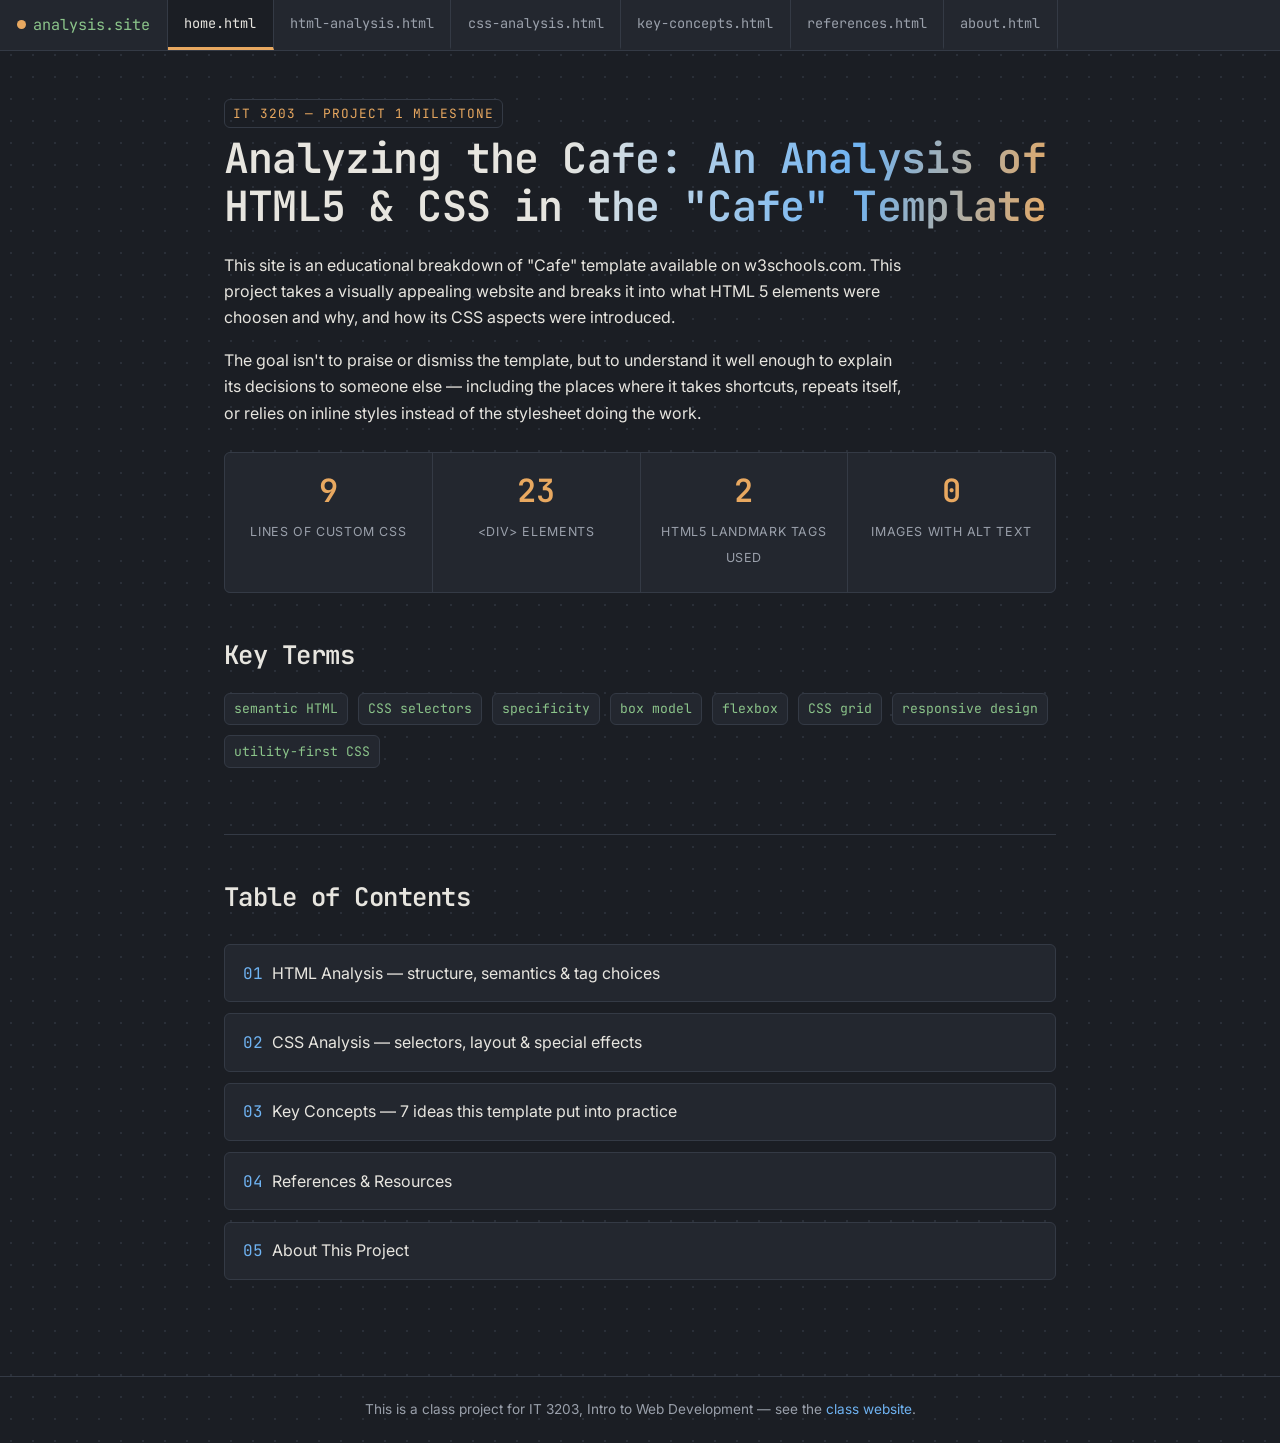
==== index.html @ d44459d9 "Update index.html" ====
<!DOCTYPE html>
<html lang="en">
<head>
  <meta charset="UTF-8">
  <meta name="viewport" content="width=device-width, initial-scale=1">
  <title>Reading the Source | Home</title>

  <link rel="stylesheet" href="style.css">
  <link href="https://fonts.googleapis.com/css2?family=JetBrains+Mono:wght@400;600&amp;family=Inter:wght@400;500;600&amp;display=swap" rel="stylesheet">
</head>
<body>
<div class="page">

 
  <nav class="tabbar">
    <div class="brand"><span class="dot"></span> analysis.site</div>
    <a class="tab active" href="index.html">home.html</a>
    <a class="tab" href="html-analysis.html">html-analysis.html</a>
    <a class="tab" href="css-analysis.html">css-analysis.html</a>
    <a class="tab" href="key-concepts.html">key-concepts.html</a>
    <a class="tab" href="references.html">references.html</a>
    <a class="tab" href="about.html">about.html</a>
  </nav>

  <main>
    <span class="eyebrow">IT 3203 &mdash; Project 1 Milestone</span>
    <h1>Analyzing the Cafe: An Analysis of HTML5 &amp; CSS in the "Cafe" Template</h1>

    <p>
      This site is an educational breakdown of "Cafe" template available
      on w3schools.com. This project takes a visually appealing website and breaks it into
      what HTML 5 elements were choosen and why, and how its CSS aspects were introduced.
    </p>

    <p>
      The goal isn't to praise or dismiss the template, but to understand
      it well enough to explain its decisions to someone else — including
      the places where it takes shortcuts, repeats itself, or relies on
      inline styles instead of the stylesheet doing the work.
    </p>

<!-- Stat strip: real counts from the source -->
    <div class="stat-strip">
      <div class="stat"><span class="num">9</span><span class="label">lines of custom CSS</span></div>
      <div class="stat"><span class="num">23</span><span class="label">&lt;div&gt; elements</span></div>
      <div class="stat"><span class="num">2</span><span class="label">HTML5 landmark tags used</span></div>
      <div class="stat"><span class="num">0</span><span class="label">images with alt text</span></div>
    </div>

    <h2>Key Terms</h2>
    <div class="key-terms">
      <span>semantic HTML</span>
      <span>CSS selectors</span>
      <span>specificity</span>
      <span>box model</span>
      <span>flexbox</span>
      <span>CSS grid</span>
      <span>responsive design</span>
      <span>utility-first CSS</span>
    </div>

    <h2>Table of Contents</h2>
    <div class="toc">
      <a href="html-analysis.html"><span class="num">01</span>HTML Analysis — structure, semantics &amp; tag choices</a>
      <a href="css-analysis.html"><span class="num">02</span>CSS Analysis — selectors, layout &amp; special effects</a>
      <a href="key-concepts.html"><span class="num">03</span>Key Concepts — 7 ideas this template put into practice</a>
      <a href="references.html"><span class="num">04</span>References &amp; Resources</a>
      <a href="about.html"><span class="num">05</span>About This Project</a>
    </div>
  </main>

  <footer>
    This is a class project for IT 3203, Intro to Web Development &mdash;
    see the <a href="https://ksuweb.github.io/IT3203/" target="_blank" rel="noopener">class website</a>.
  </footer>

</div>
</body>
</html>
---- style.css ----
:root {
  --bg:        #1b1e24;   /* app background   */
  --surface:   #23272f;   /* card / panel bg  */
  --border:    #343a45;   /* hairline borders */
  --text:      #e7e5df;   /* primary text     */
  --text-muted:#9aa0ab;   /* secondary text   */
  --accent-blue:  #6fb3f2; /* links, tags      */
  --accent-amber: #e8a860; /* highlights, CTAs */
  --accent-green: #8bc48a; /* success / labels */
  --radius: 6px;
  --shadow-sm: 0 1px 2px rgba(0, 0, 0, 0.2);
  --shadow-md: 0 8px 24px rgba(0, 0, 0, 0.28);
  --space-1: 0.5em;
  --space-2: 1em;
  --space-3: 1.6em;
  --space-4: 2.6em;
}

/* -------------------------------------------------------------
   1. TYPE SELECTORS (element selectors) — apply broadly by tag
   ------------------------------------------------------------- */
* {
  box-sizing: border-box;
}

body, html {
  margin: 0;
  padding: 0;
  height: 100%;
  color: var(--text);
  font-family: "Inter", "Segoe UI", Arial, sans-serif;
  line-height: 1.65;
 
  background-color: var(--bg);
  background-image: radial-gradient(circle, #2a2f38 1px, transparent 1px);
  background-size: 22px 22px;
}

h1, h2, h3, h4, h5 {
  font-family: "JetBrains Mono", "Courier New", monospace;
  color: var(--text);
  font-weight: 600;
  letter-spacing: -0.02em;
  margin-top: 0;
}

h1 {
  font-size: 2.6rem;
  line-height: 1.15;
  margin-bottom: 0.5em;
  /* Signature title treatment: a two-color gradient across the text,
     nodding to syntax highlighting without overusing color elsewhere. */
  background: linear-gradient(100deg, var(--text) 40%, var(--accent-blue) 75%, var(--accent-amber) 100%);
  -webkit-background-clip: text;
  background-clip: text;
  -webkit-text-fill-color: transparent;
}

h2 {
  font-size: 1.6rem;
  margin-bottom: 0.5em;
  margin-top: var(--space-4);
  padding-top: var(--space-3);
  border-top: 1px solid var(--border);
}

main h2:first-of-type {
  border-top: none;
  padding-top: 0;
  margin-top: var(--space-3);
}

h3 { font-size: 1.2rem; color: var(--accent-blue); }

p {
  color: var(--text);
  max-width: 68ch;
}

ul, ol {
  color: var(--text);
  max-width: 68ch;
}

a {
  color: var(--accent-blue);
  text-decoration: none;
  border-bottom: 1px solid transparent;
  transition: border-color 0.15s ease, color 0.15s ease;
}

a:hover {
  color: var(--accent-amber);
  border-bottom: 1px solid var(--accent-amber);
}

table {
  border-collapse: collapse;
  width: 100%;
  margin: 1.5em 0;
  font-size: 0.95rem;
}

th, td {
  border: 1px solid var(--border);
  padding: 0.6em 0.9em;
  text-align: left;
}

th {
  background-color: var(--surface);
  color: var(--accent-amber);
  font-family: "JetBrains Mono", monospace;
  font-weight: 500;
}

tr:hover td {
  background-color: rgba(111, 179, 242, 0.06);
}

img {
  max-width: 100%;
  border-radius: var(--radius);
  border: 1px solid var(--border);
}

.page {
  display: grid;
  grid-template-rows: auto 1fr auto;
  min-height: 100vh;
}


.tabbar {
  display: flex;
  flex-wrap: wrap;
  align-items: stretch;
  background-color: var(--surface);
  border-bottom: 1px solid var(--border);
  position: sticky;
  top: 0;
  z-index: 10;
}

.tabbar .brand {
  display: flex;
  align-items: center;
  gap: 0.5em;
  padding: 0 1.1em;
  font-family: "JetBrains Mono", monospace;
  color: var(--accent-green);
  font-size: 0.95rem;
  border-right: 1px solid var(--border);
}

.tabbar .brand .dot {
  width: 9px;
  height: 9px;
  border-radius: 50%;
  background: var(--accent-amber);
  display: inline-block;
}

.tab {
  padding: 0.9em 1.2em;
  font-family: "JetBrains Mono", monospace;
  font-size: 0.85rem;
  color: var(--text-muted);
  border-right: 1px solid var(--border);
  border-bottom: 3px solid transparent;
}

.tab:hover {
  color: var(--text);
  background-color: rgba(255, 255, 255, 0.03);
  border-bottom: 3px solid var(--accent-blue);
}

.tab.active {
  color: var(--text);
  background-color: var(--bg);
  border-bottom: 3px solid var(--accent-amber);
}


main {
  max-width: 880px;
  margin: 0 auto;
  padding: 3em 1.5em 4em;
  width: 100%;
}

#gutter-demo,
.gutter {
  display: flex;
  flex-direction: column;
  gap: 0;
  background-color: var(--surface);
  border: 1px solid var(--border);
  border-radius: var(--radius);
  padding: 0;
  margin: var(--space-3) 0;
  box-shadow: var(--shadow-sm);
  overflow: hidden;
}

.gutter::before {
  content: "";
  display: block;
  height: 2em;
  background: linear-gradient(180deg, #2a2f38, #23272f);
  border-bottom: 1px solid var(--border);
  background-image:
    radial-gradient(circle 5px at 18px 50%, #e8756a 100%, transparent 0),
    radial-gradient(circle 5px at 38px 50%, var(--accent-amber) 100%, transparent 0),
    radial-gradient(circle 5px at 58px 50%, var(--accent-green) 100%, transparent 0);
}

.gutter .row {
  display: flex;
  gap: 1.2em;
  padding: 1.2em 1.6em;
}

.gutter .lines {
  font-family: "JetBrains Mono", monospace;
  color: #4b5160;
  font-size: 0.85rem;
  text-align: right;
  user-select: none;
  border-right: 1px solid var(--border);
  padding-right: 1em;
  line-height: 1.8;
}

.gutter .code {
  font-family: "JetBrains Mono", monospace;
  font-size: 0.85rem;
  color: var(--accent-green);
  line-height: 1.8;
  overflow-x: auto;
}


.eyebrow {
  font-family: "JetBrains Mono", monospace;
  font-size: 0.8rem;
  color: var(--accent-amber);
  text-transform: uppercase;
  letter-spacing: 0.08em;
  margin-bottom: 0.6em;
  display: inline-block;
  border: 1px solid var(--border);
  padding: 0.2em 0.6em;
  border-radius: var(--radius);
}

.card {
  background-color: var(--surface);
  border: 1px solid var(--border);
  border-radius: var(--radius);
  padding: 1.4em 1.6em;
  margin-bottom: 1.2em;
  box-shadow: var(--shadow-sm);
  transition: transform 0.18s ease, box-shadow 0.18s ease, border-color 0.18s ease;
}

.card:hover {
  border-color: var(--accent-blue);
  transform: translateY(-3px);
  box-shadow: var(--shadow-md);
}


.concept-grid {
  display: grid;
  grid-template-columns: repeat(auto-fit, minmax(260px, 1fr));
  gap: 1.2em;
  margin: 1.6em 0;
}

.concept-grid .card h3 {
  margin-top: 0;
}

.toc {
  display: grid;
  gap: 0.7em;
  margin: 1.6em 0 2em;
}

.toc a {
  display: block;
  background-color: var(--surface);
  border: 1px solid var(--border);
  border-radius: var(--radius);
  padding: 0.9em 1.1em;
  color: var(--text);
  border-bottom: 1px solid var(--border);
}

.toc a:hover {
  border-color: var(--accent-amber);
  color: var(--accent-amber);
}

.toc a .num {
  color: var(--accent-blue);
  font-family: "JetBrains Mono", monospace;
  margin-right: 0.6em;
}

.key-terms {
  display: flex;
  flex-wrap: wrap;
  gap: 0.6em;
  margin: 1em 0 2em;
}

.key-terms span {
  font-family: "JetBrains Mono", monospace;
  font-size: 0.82rem;
  background-color: var(--surface);
  border: 1px solid var(--border);
  color: var(--accent-green);
  padding: 0.35em 0.7em;
  border-radius: var(--radius);
}

/* Homepage hero stat strip — real numbers pulled from the analysis
   itself (not placeholder metrics), third demonstration of CSS Grid */
.stat-strip {
  display: grid;
  grid-template-columns: repeat(auto-fit, minmax(160px, 1fr));
  gap: 1px;
  background-color: var(--border);
  border: 1px solid var(--border);
  border-radius: var(--radius);
  overflow: hidden;
  margin: var(--space-3) 0 var(--space-4);
}

.stat-strip .stat {
  background-color: var(--surface);
  padding: 1.4em 1.2em;
  text-align: center;
}

.stat-strip .stat .num {
  display: block;
  font-family: "JetBrains Mono", monospace;
  font-size: 2rem;
  font-weight: 600;
  color: var(--accent-amber);
  line-height: 1;
  margin-bottom: 0.3em;
}

.stat-strip .stat .label {
  font-size: 0.78rem;
  color: var(--text-muted);
  text-transform: uppercase;
  letter-spacing: 0.05em;
}

blockquote {
  border-left: 3px solid var(--accent-amber);
  margin: 1.4em 0;
  padding: 0.2em 0 0.2em 1.2em;
  color: var(--text-muted);
  font-style: italic;
}

footer {
  border-top: 1px solid var(--border);
  padding: 1.6em 1.5em;
  text-align: center;
  font-size: 0.85rem;
  color: var(--text-muted);
}

footer a {
  color: var(--accent-blue);
}

@media (max-width: 600px) {
  h1 { font-size: 1.8rem; }
  .tabbar .brand { display: none; }
  .gutter { flex-direction: column; }
  .gutter .lines {
    border-right: none;
    border-bottom: 1px solid var(--border);
    padding-right: 0;
    padding-bottom: 0.5em;
    text-align: left;
  }
}


@media (prefers-reduced-motion: reduce) {
  * { transition: none !important; }
}

a:focus-visible,
.tab:focus-visible {
  outline: 2px solid var(--accent-blue);
  outline-offset: 2px;
  border-radius: 2px;
}
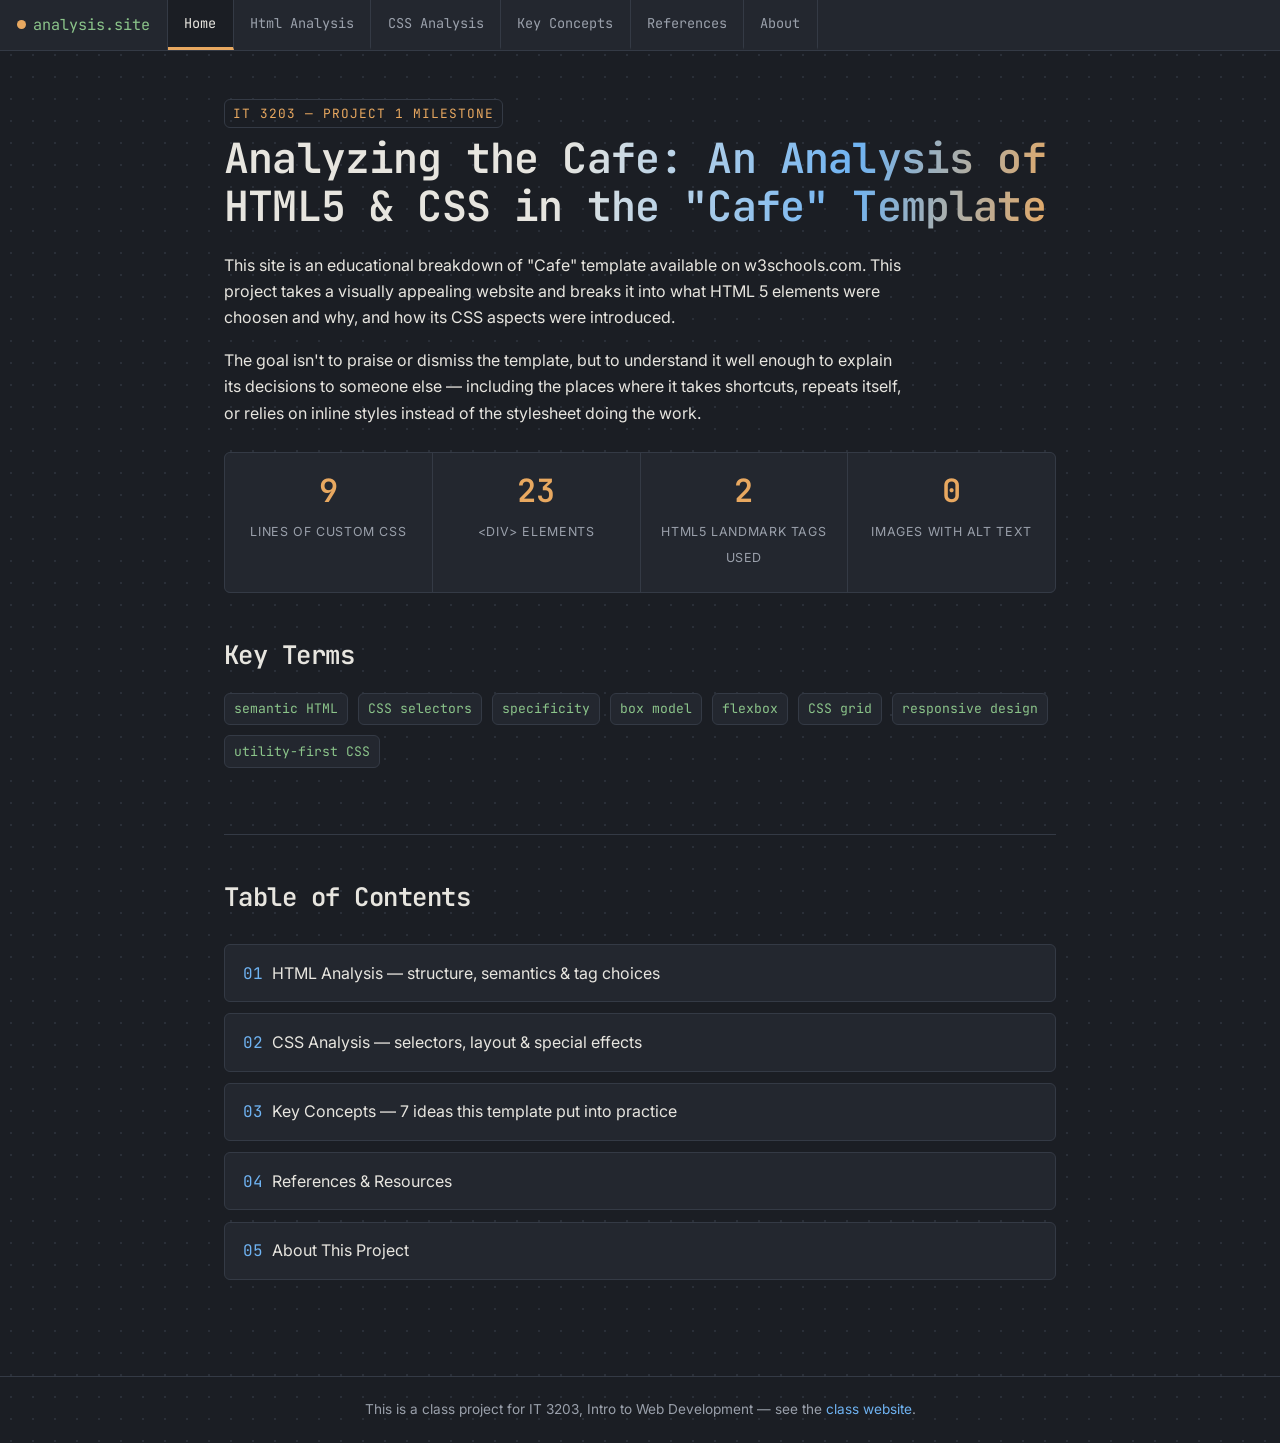
==== commit 51b95e3e: "Update index.html" ====
--- a/index.html
+++ b/index.html
@@ -3,7 +3,7 @@
 <head>
   <meta charset="UTF-8">
   <meta name="viewport" content="width=device-width, initial-scale=1">
-  <title>Reading the Source | Home</title>
+  <title>Analyzing the Cafe | Home</title>
 
   <link rel="stylesheet" href="style.css">
   <link href="https://fonts.googleapis.com/css2?family=JetBrains+Mono:wght@400;600&amp;family=Inter:wght@400;500;600&amp;display=swap" rel="stylesheet">
@@ -14,12 +14,12 @@
  
   <nav class="tabbar">
     <div class="brand"><span class="dot"></span> analysis.site</div>
-    <a class="tab active" href="index.html">home.html</a>
-    <a class="tab" href="html-analysis.html">html-analysis.html</a>
-    <a class="tab" href="css-analysis.html">css-analysis.html</a>
-    <a class="tab" href="key-concepts.html">key-concepts.html</a>
-    <a class="tab" href="references.html">references.html</a>
-    <a class="tab" href="about.html">about.html</a>
+    <a class="tab active" href="index.html">Home</a>
+    <a class="tab" href="html-analysis.html">Html Analysis</a>
+    <a class="tab" href="css-analysis.html">CSS Analysis</a>
+    <a class="tab" href="key-concepts.html">Key Concepts</a>
+    <a class="tab" href="references.html">References</a>
+    <a class="tab" href="about.html">About</a>
   </nav>
 
   <main>
@@ -39,7 +39,7 @@
       inline styles instead of the stylesheet doing the work.
     </p>
 
-<!-- Stat strip: real counts from the source -->
+<!-- Stat strip: real counts from the W3 -->
     <div class="stat-strip">
       <div class="stat"><span class="num">9</span><span class="label">lines of custom CSS</span></div>
       <div class="stat"><span class="num">23</span><span class="label">&lt;div&gt; elements</span></div>
--- a/style.css
+++ b/style.css
@@ -408,3 +408,201 @@
   outline-offset: 2px;
   border-radius: 2px;
 }
+
+
+/* ==========================================================
+   QUIZ PAGE
+   ========================================================== */
+
+.quiz-intro {
+    margin-bottom: var(--space-3);
+}
+
+.quiz-form {
+    display: flex;
+    flex-direction: column;
+    gap: var(--space-3);
+}
+
+.question-card {
+    background: var(--surface);
+    border: 1px solid var(--border);
+    border-radius: var(--radius);
+    padding: 1.6em;
+    box-shadow: var(--shadow-sm);
+    transition: 0.2s ease;
+}
+
+.question-card:hover {
+    border-color: var(--accent-blue);
+    box-shadow: var(--shadow-md);
+}
+
+.question-card h3 {
+    margin-top: 0;
+    color: var(--accent-amber);
+}
+
+.question-card p {
+    margin-bottom: 1em;
+}
+
+/* Text box */
+
+.question-card input[type="text"]{
+    width:100%;
+    padding:0.8em;
+    margin-top:.6em;
+
+    background:var(--bg);
+    color:var(--text);
+
+    border:1px solid var(--border);
+    border-radius:var(--radius);
+
+    font-size:1rem;
+}
+
+.question-card input[type="text"]:focus{
+    outline:none;
+    border-color:var(--accent-blue);
+}
+
+/* Radio + Checkbox */
+
+.question-card label{
+    display:block;
+    padding:.45em 0;
+    cursor:pointer;
+}
+
+.question-card input[type="radio"],
+.question-card input[type="checkbox"]{
+    margin-right:.6em;
+    accent-color:var(--accent-blue);
+}
+
+/* Buttons */
+
+.quiz-buttons{
+    display:flex;
+    gap:1em;
+    margin-top:2em;
+}
+
+.quiz-buttons button{
+
+    padding:.9em 1.6em;
+
+    border:none;
+    border-radius:var(--radius);
+
+    font-family:"JetBrains Mono", monospace;
+    font-size:.9rem;
+
+    cursor:pointer;
+
+    background:var(--accent-blue);
+    color:#fff;
+
+    transition:.2s;
+}
+
+.quiz-buttons button:hover{
+
+    background:var(--accent-amber);
+    color:#111;
+
+}
+
+/* Results */
+
+#results{
+
+    display:none;
+
+    margin-top:2.5em;
+
+    background:var(--surface);
+
+    border:1px solid var(--border);
+
+    border-radius:var(--radius);
+
+    padding:1.8em;
+
+    box-shadow:var(--shadow-md);
+
+}
+
+#results h2{
+    margin-top:0;
+    border:none;
+    padding:0;
+}
+
+.score{
+
+    font-size:1.3rem;
+    font-weight:bold;
+    margin-bottom:1em;
+
+}
+
+.pass{
+    color:var(--accent-green);
+}
+
+.fail{
+    color:#ff7070;
+}
+
+.result-card{
+
+    padding:1em;
+
+    margin:1em 0;
+
+    border-left:4px solid var(--border);
+
+    background:rgba(255,255,255,.02);
+
+}
+
+.correct{
+
+    color:var(--accent-green);
+
+}
+
+.incorrect{
+
+    color:#ff7070;
+
+}
+
+.correct-answer{
+
+    color:var(--accent-amber);
+
+    font-family:"JetBrains Mono", monospace;
+
+    margin-top:.4em;
+
+}
+
+@media(max-width:700px){
+
+.quiz-buttons{
+
+    flex-direction:column;
+
+}
+
+.quiz-buttons button{
+
+    width:100%;
+
+}
+
+}
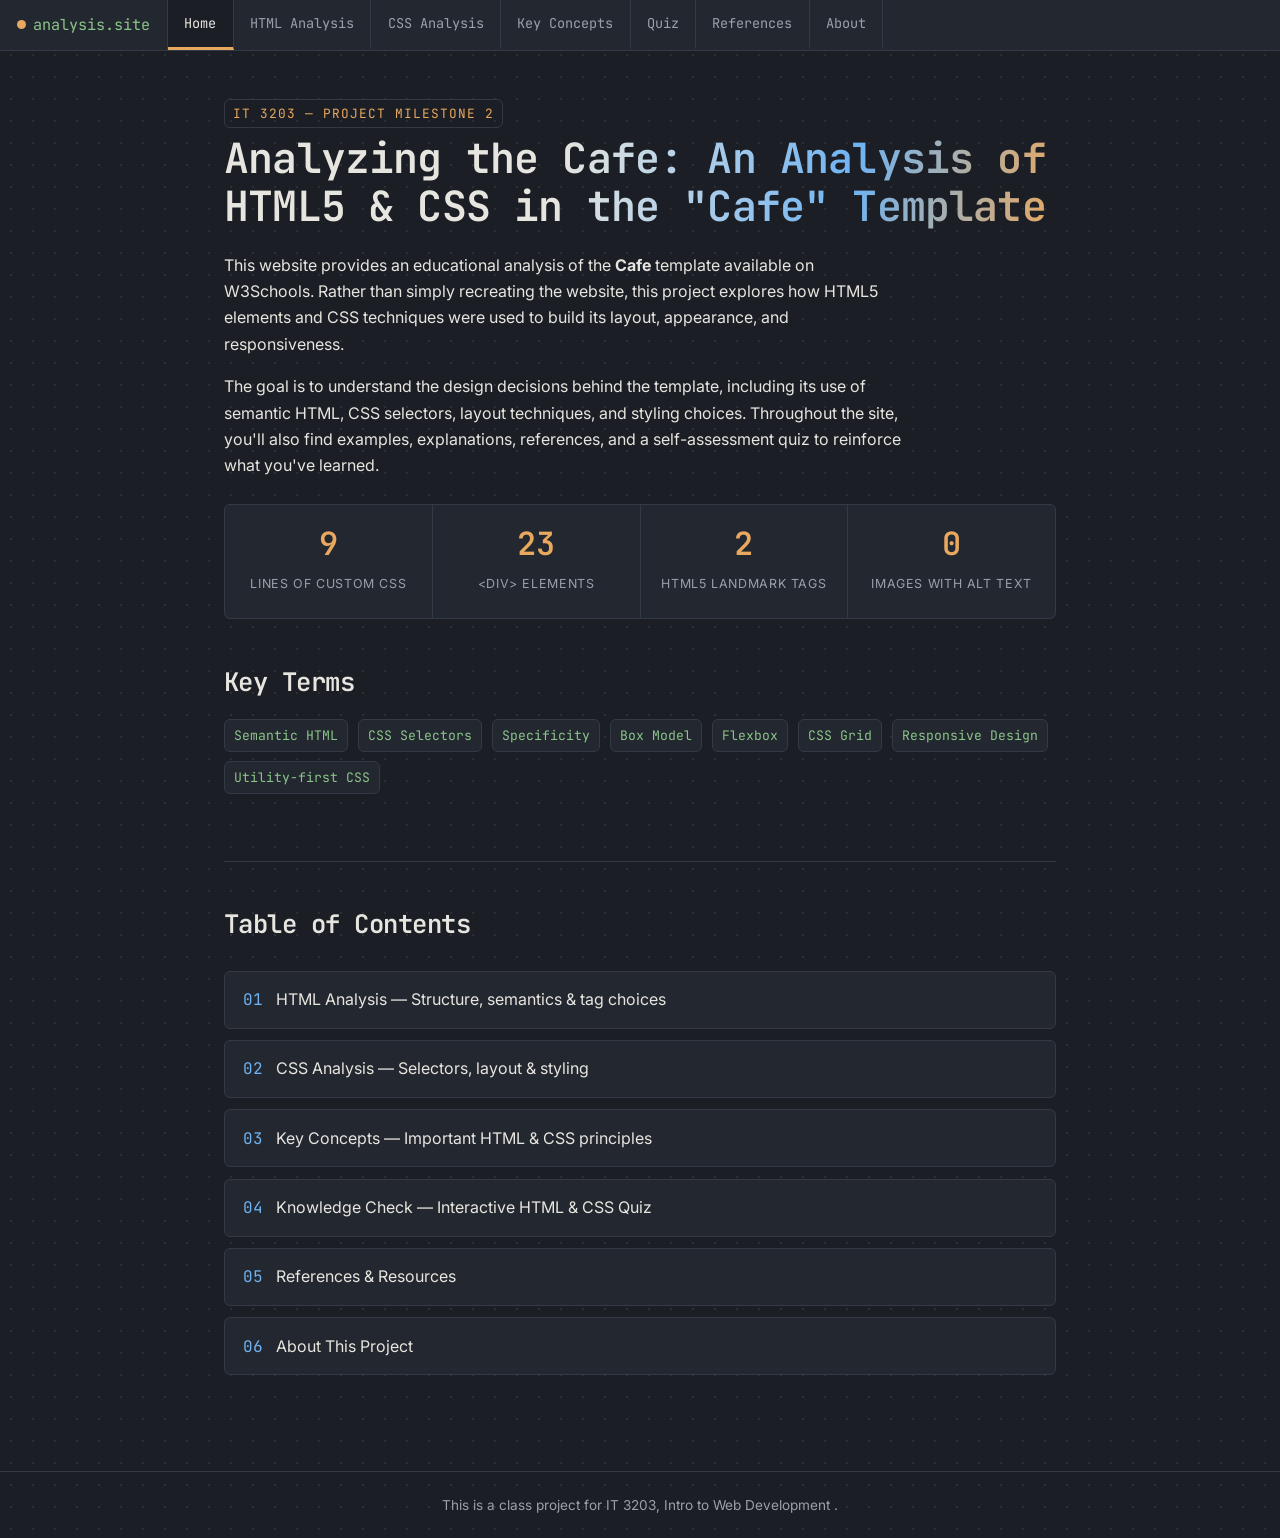
==== commit 5a177297: "Update index.html" ====
--- a/index.html
+++ b/index.html
@@ -6,74 +6,140 @@
   <title>Analyzing the Cafe | Home</title>
 
   <link rel="stylesheet" href="style.css">
-  <link href="https://fonts.googleapis.com/css2?family=JetBrains+Mono:wght@400;600&amp;family=Inter:wght@400;500;600&amp;display=swap" rel="stylesheet">
+  <link href="https://fonts.googleapis.com/css2?family=JetBrains+Mono:wght@400;600&family=Inter:wght@400;500;600&display=swap" rel="stylesheet">
 </head>
+
 <body>
+
 <div class="page">
 
- 
+  <!-- Navigation -->
+
   <nav class="tabbar">
-    <div class="brand"><span class="dot"></span> analysis.site</div>
+    <div class="brand">
+      <span class="dot"></span>
+      analysis.site
+    </div>
+
     <a class="tab active" href="index.html">Home</a>
-    <a class="tab" href="html-analysis.html">Html Analysis</a>
+    <a class="tab" href="html-analysis.html">HTML Analysis</a>
     <a class="tab" href="css-analysis.html">CSS Analysis</a>
     <a class="tab" href="key-concepts.html">Key Concepts</a>
+    <a class="tab" href="quiz.html">Quiz</a>
     <a class="tab" href="references.html">References</a>
     <a class="tab" href="about.html">About</a>
   </nav>
 
   <main>
-    <span class="eyebrow">IT 3203 &mdash; Project 1 Milestone</span>
-    <h1>Analyzing the Cafe: An Analysis of HTML5 &amp; CSS in the "Cafe" Template</h1>
+
+    <span class="eyebrow">
+      IT 3203 — Project Milestone 2
+    </span>
+
+    <h1>
+      Analyzing the Cafe: An Analysis of HTML5 &amp; CSS in the "Cafe" Template
+    </h1>
 
     <p>
-      This site is an educational breakdown of "Cafe" template available
-      on w3schools.com. This project takes a visually appealing website and breaks it into
-      what HTML 5 elements were choosen and why, and how its CSS aspects were introduced.
+      This website provides an educational analysis of the
+      <strong>Cafe</strong> template available on W3Schools.
+      Rather than simply recreating the website, this project explores how
+      HTML5 elements and CSS techniques were used to build its layout,
+      appearance, and responsiveness.
     </p>
 
     <p>
-      The goal isn't to praise or dismiss the template, but to understand
-      it well enough to explain its decisions to someone else — including
-      the places where it takes shortcuts, repeats itself, or relies on
-      inline styles instead of the stylesheet doing the work.
+      The goal is to understand the design decisions behind the template,
+      including its use of semantic HTML, CSS selectors, layout techniques,
+      and styling choices. Throughout the site, you'll also find examples,
+      explanations, references, and a self-assessment quiz to reinforce
+      what you've learned.
     </p>
 
-<!-- Stat strip: real counts from the W3 -->
+    <!-- Statistics -->
+
     <div class="stat-strip">
-      <div class="stat"><span class="num">9</span><span class="label">lines of custom CSS</span></div>
-      <div class="stat"><span class="num">23</span><span class="label">&lt;div&gt; elements</span></div>
-      <div class="stat"><span class="num">2</span><span class="label">HTML5 landmark tags used</span></div>
-      <div class="stat"><span class="num">0</span><span class="label">images with alt text</span></div>
+
+      <div class="stat">
+        <span class="num">9</span>
+        <span class="label">Lines of Custom CSS</span>
+      </div>
+
+      <div class="stat">
+        <span class="num">23</span>
+        <span class="label">&lt;div&gt; Elements</span>
+      </div>
+
+      <div class="stat">
+        <span class="num">2</span>
+        <span class="label">HTML5 Landmark Tags</span>
+      </div>
+
+      <div class="stat">
+        <span class="num">0</span>
+        <span class="label">Images with Alt Text</span>
+      </div>
+
     </div>
 
     <h2>Key Terms</h2>
+
     <div class="key-terms">
-      <span>semantic HTML</span>
-      <span>CSS selectors</span>
-      <span>specificity</span>
-      <span>box model</span>
-      <span>flexbox</span>
-      <span>CSS grid</span>
-      <span>responsive design</span>
-      <span>utility-first CSS</span>
+      <span>Semantic HTML</span>
+      <span>CSS Selectors</span>
+      <span>Specificity</span>
+      <span>Box Model</span>
+      <span>Flexbox</span>
+      <span>CSS Grid</span>
+      <span>Responsive Design</span>
+      <span>Utility-first CSS</span>
     </div>
 
     <h2>Table of Contents</h2>
+
     <div class="toc">
-      <a href="html-analysis.html"><span class="num">01</span>HTML Analysis — structure, semantics &amp; tag choices</a>
-      <a href="css-analysis.html"><span class="num">02</span>CSS Analysis — selectors, layout &amp; special effects</a>
-      <a href="key-concepts.html"><span class="num">03</span>Key Concepts — 7 ideas this template put into practice</a>
-      <a href="references.html"><span class="num">04</span>References &amp; Resources</a>
-      <a href="about.html"><span class="num">05</span>About This Project</a>
+
+      <a href="html-analysis.html">
+        <span class="num">01</span>
+        HTML Analysis — Structure, semantics &amp; tag choices
+      </a>
+
+      <a href="css-analysis.html">
+        <span class="num">02</span>
+        CSS Analysis — Selectors, layout &amp; styling
+      </a>
+
+      <a href="key-concepts.html">
+        <span class="num">03</span>
+        Key Concepts — Important HTML &amp; CSS principles
+      </a>
+
+      <a href="quiz.html">
+        <span class="num">04</span>
+        Knowledge Check — Interactive HTML &amp; CSS Quiz
+      </a>
+
+      <a href="references.html">
+        <span class="num">05</span>
+        References &amp; Resources
+      </a>
+
+      <a href="about.html">
+        <span class="num">06</span>
+        About This Project
+      </a>
+
     </div>
+
   </main>
 
   <footer>
-    This is a class project for IT 3203, Intro to Web Development &mdash;
-    see the <a href="https://ksuweb.github.io/IT3203/" target="_blank" rel="noopener">class website</a>.
+    This is a class project for IT 3203, Intro to Web Development
+    <a href="https://ksuweb.github.io/IT3203/" target="_blank" rel="noopener">
+    </a>.
   </footer>
 
 </div>
+
 </body>
 </html>
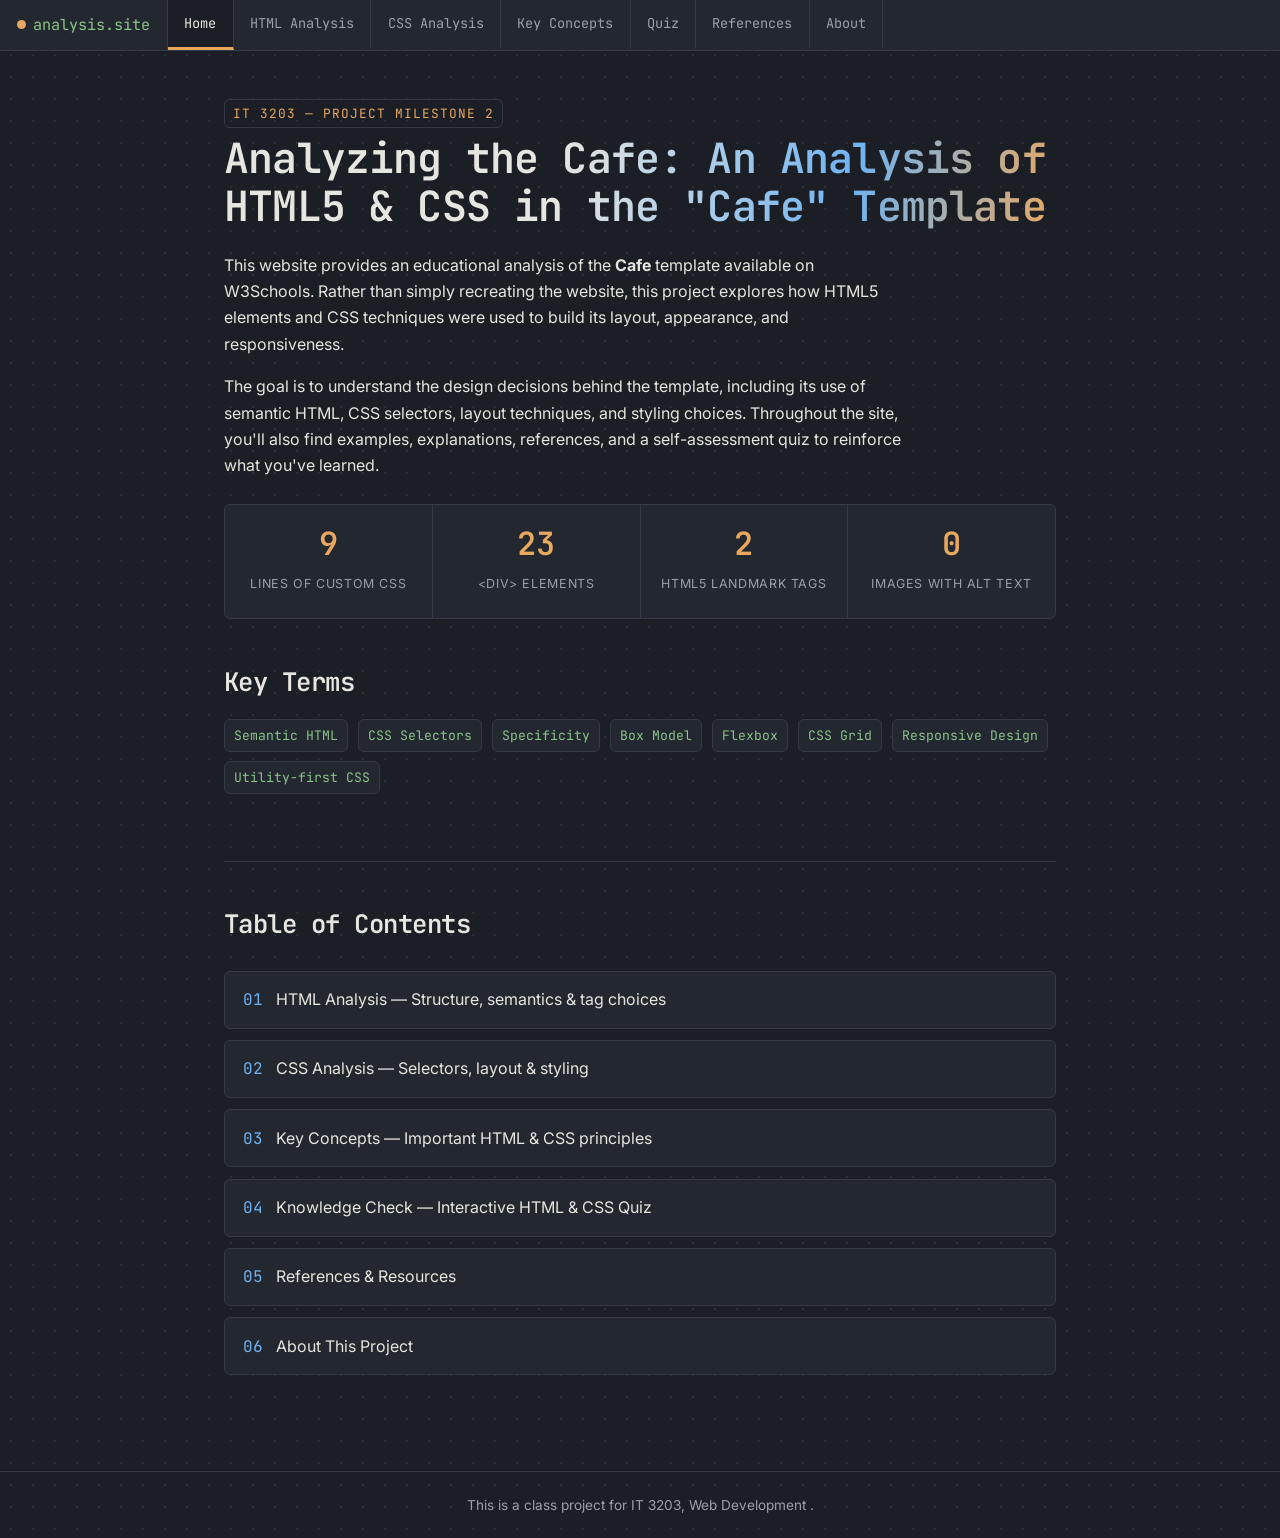
==== commit 291ee8a8: "Update index.html" ====
--- a/index.html
+++ b/index.html
@@ -134,7 +134,7 @@
   </main>
 
   <footer>
-    This is a class project for IT 3203, Intro to Web Development
+    This is a class project for IT 3203, Web Development
     <a href="https://ksuweb.github.io/IT3203/" target="_blank" rel="noopener">
     </a>.
   </footer>
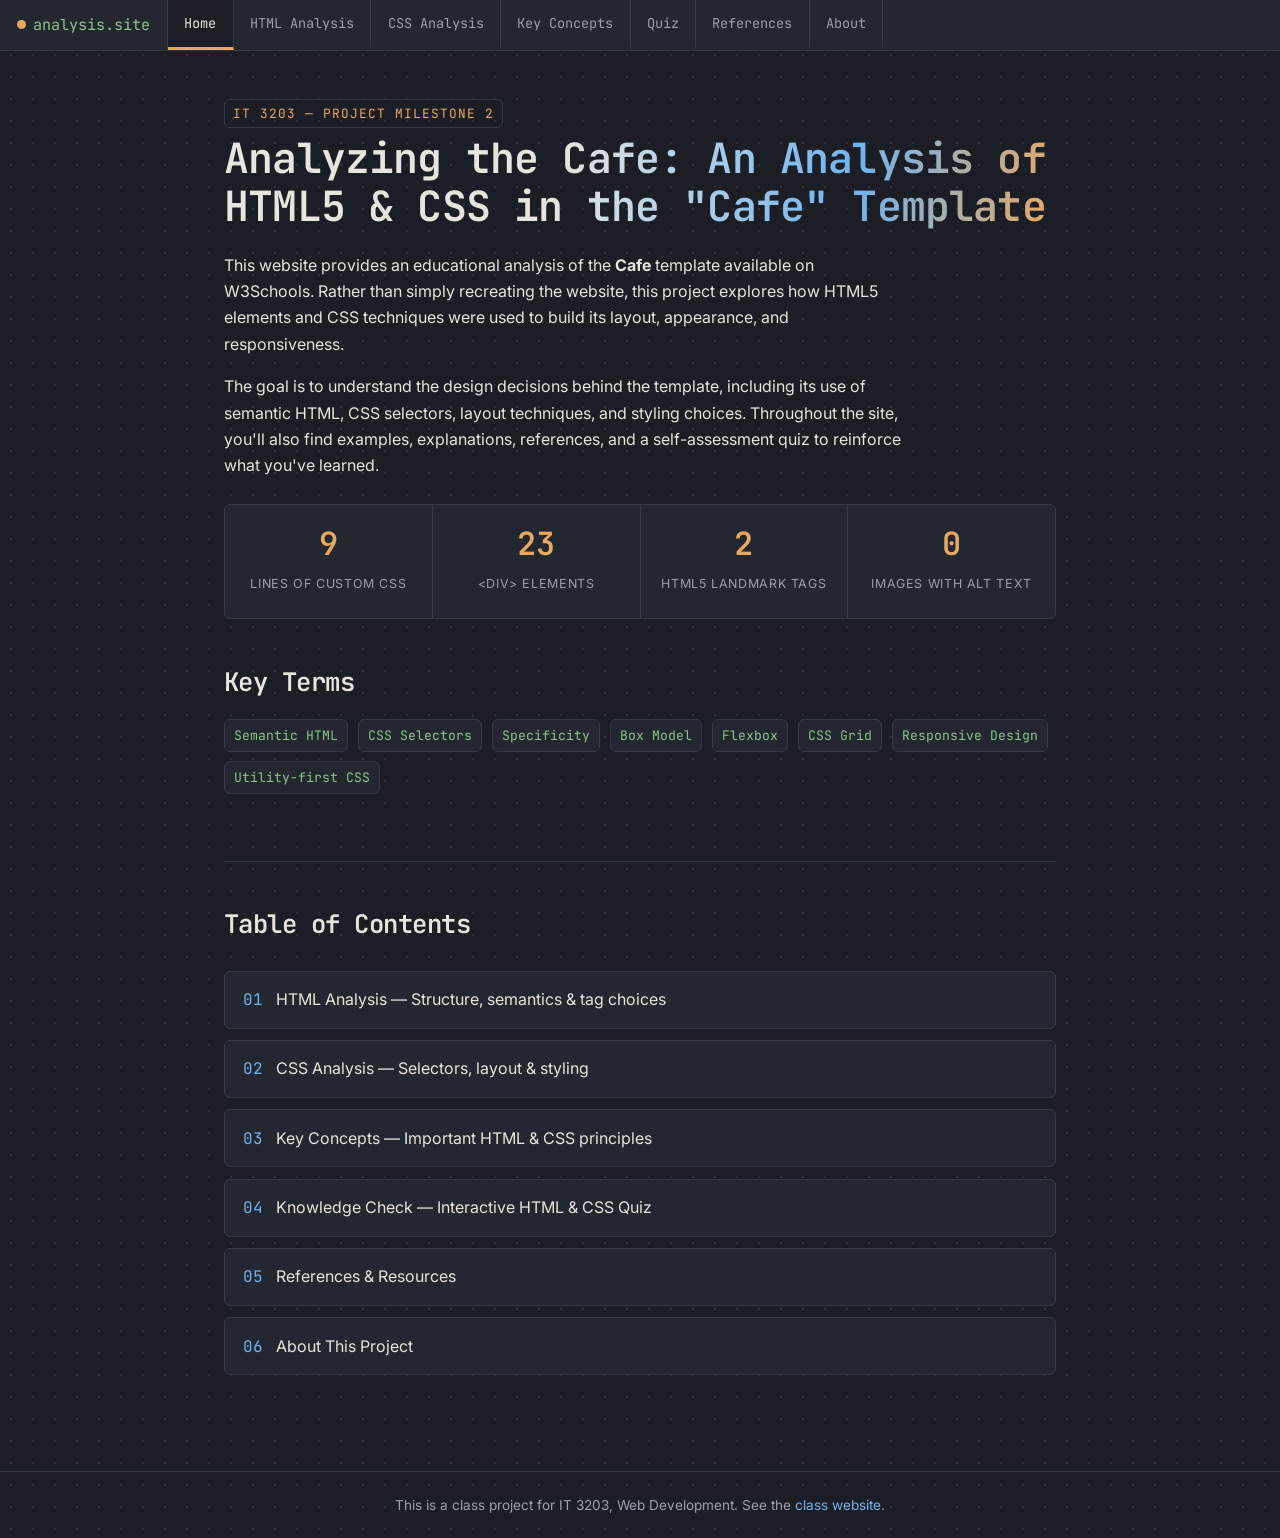
==== commit ba7e3fdb: "Update index.html" ====
--- a/index.html
+++ b/index.html
@@ -133,10 +133,9 @@
 
   </main>
 
-  <footer>
-    This is a class project for IT 3203, Web Development
-    <a href="https://ksuweb.github.io/IT3203/" target="_blank" rel="noopener">
-    </a>.
+   <footer>
+    This is a class project for IT 3203, Web Development.
+    See the <a href="https://ksuweb.github.io/IT3203/" target="_blank" rel="noopener">class website</a>.
   </footer>
 
 </div>
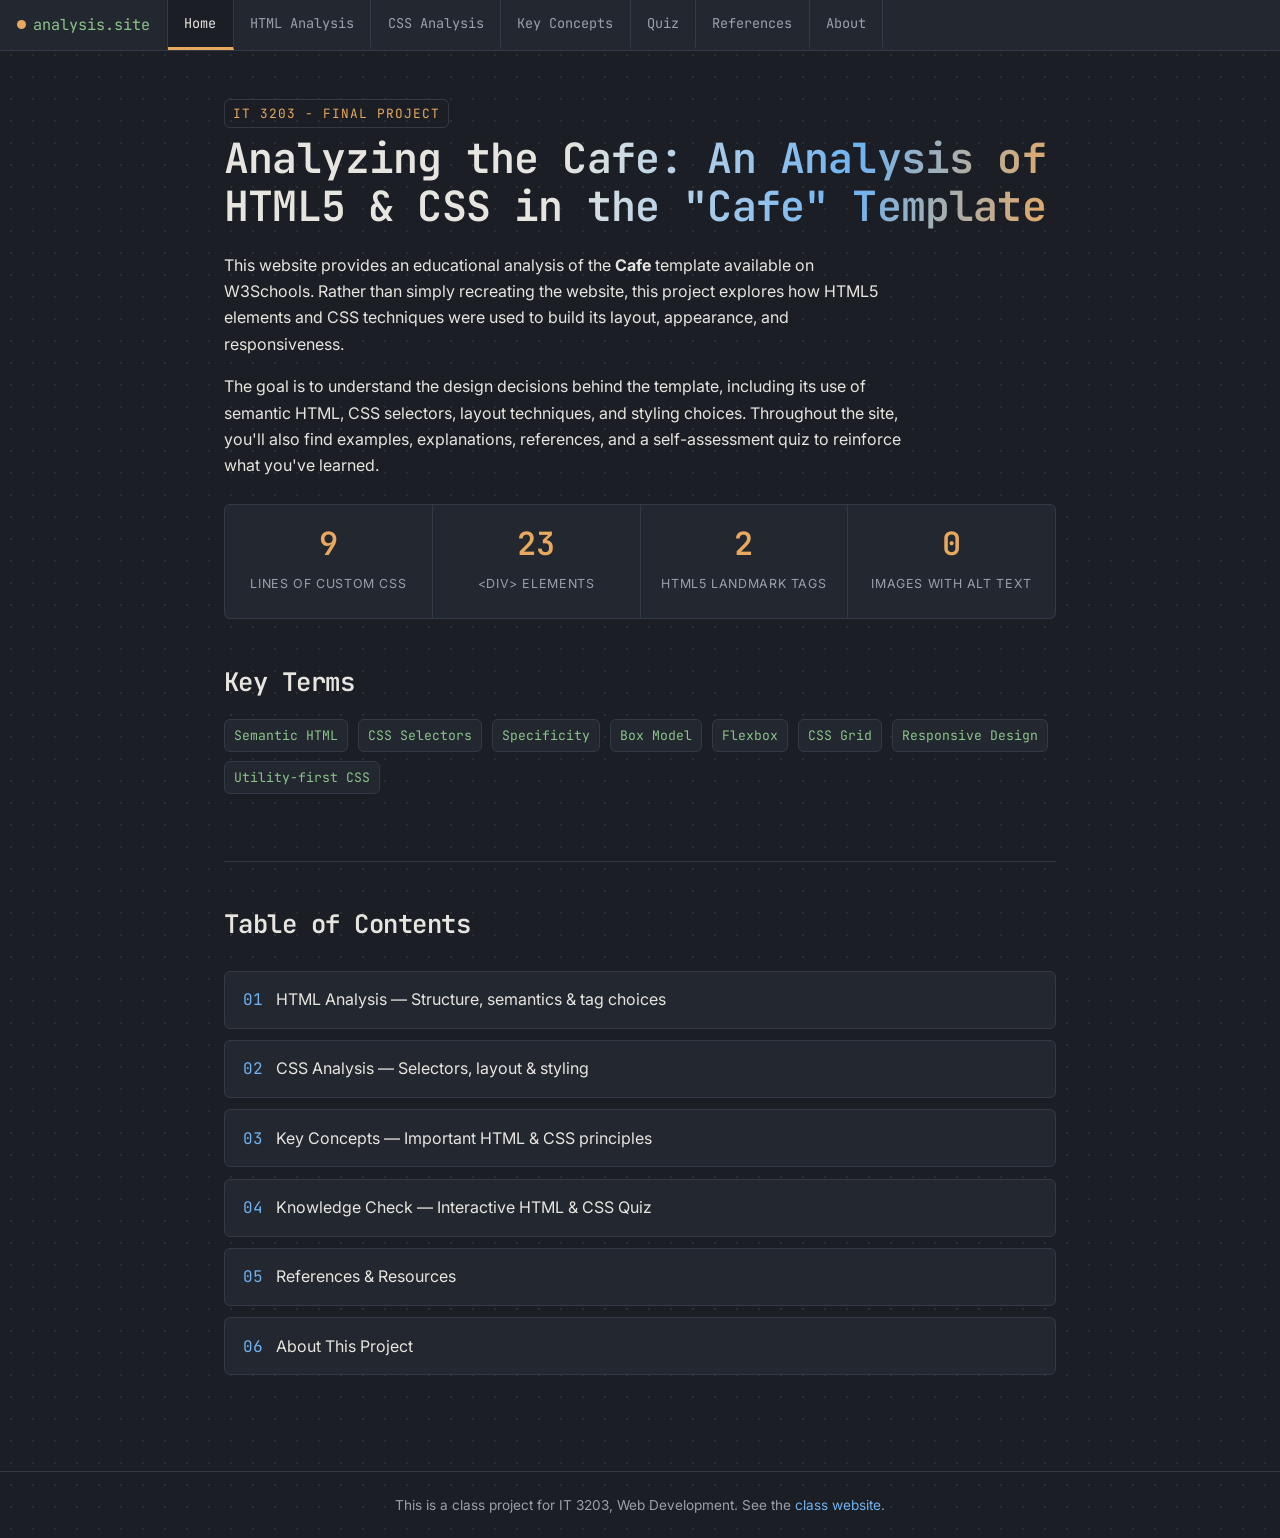
==== commit 8beb7b08: "Update index.html" ====
--- a/index.html
+++ b/index.html
@@ -33,7 +33,7 @@
   <main>
 
     <span class="eyebrow">
-      IT 3203 — Project Milestone 2
+      IT 3203 - Final Project
     </span>
 
     <h1>
--- a/style.css
+++ b/style.css
@@ -102,6 +102,12 @@
   font-size: 0.95rem;
 }
 
+.table-wrapper {
+  width: 100%;
+  overflow-x: auto;
+  margin: 1.5em 0;
+}
+
 th, td {
   border: 1px solid var(--border);
   padding: 0.6em 0.9em;
@@ -120,11 +126,14 @@
 }
 
 img {
+  display: block;
   max-width: 100%;
+  height: auto;
+  margin: 1.5em auto;
+
   border-radius: var(--radius);
   border: 1px solid var(--border);
 }
-
 .page {
   display: grid;
   grid-template-rows: auto 1fr auto;
@@ -372,6 +381,12 @@
   font-style: italic;
 }
 
+.image-caption {
+  font-size: 0.9rem;
+  color: var(--text-muted);
+  margin-top: -0.8em;
+}
+
 footer {
   border-top: 1px solid var(--border);
   padding: 1.6em 1.5em;
@@ -384,19 +399,78 @@
   color: var(--accent-blue);
 }
 
-@media (max-width: 600px) {
-  h1 { font-size: 1.8rem; }
-  .tabbar .brand { display: none; }
-  .gutter { flex-direction: column; }
-  .gutter .lines {
-    border-right: none;
-    border-bottom: 1px solid var(--border);
-    padding-right: 0;
-    padding-bottom: 0.5em;
-    text-align: left;
-  }
-}
-
+@media (max-width:600px){
+
+    h1{
+        font-size:1.8rem;
+    }
+
+    h2{
+        font-size:1.3rem;
+    }
+
+    main{
+        max-width:100%;
+        width:100%;
+        padding:1rem;
+    }
+
+    body{
+        font-size:16px;
+    }
+
+    table{
+        font-size:.85rem;
+    }
+
+    img{
+        width:100%;
+        height:auto;
+    }
+
+    .tab{
+         padding:1rem;
+         font-size:.95rem;
+    }
+  
+    .tabbar{
+
+        flex-direction:column;
+
+    }
+
+    .tabbar .brand{
+
+        display:none;
+
+    }
+
+    .tab{
+
+        border-right:none;
+        text-align:center;
+
+    }
+
+    .gutter{
+
+        flex-direction:column;
+
+    }
+
+    .gutter .lines{
+
+        border-right:none;
+        border-bottom:1px solid var(--border);
+
+        padding-right:0;
+        padding-bottom:.5em;
+
+        text-align:left;
+
+    }
+
+}
 
 @media (prefers-reduced-motion: reduce) {
   * { transition: none !important; }
@@ -605,4 +679,57 @@
 
 }
 
-}
+.question-card{
+
+    padding:1.2em;
+
+}
+
+.question-card label{
+
+    padding:.8em 0;
+
+}
+
+.question-card input[type="radio"],
+.question-card input[type="checkbox"]{
+
+    transform:scale(1.2);
+
+}
+
+}
+
+
+/* ==========================================
+   Tablet Layout
+========================================== */
+
+@media (max-width:900px){
+
+    main{
+        max-width:100%;
+        padding:2em;
+    }
+
+    .stat-strip{
+        grid-template-columns:repeat(2,1fr);
+    }
+
+    .concept-grid{
+        grid-template-columns:1fr;
+    }
+
+}
+
+/* ==========================================
+   Small Phones
+========================================== */
+
+@media (max-width:500px){
+
+    .stat-strip{
+        grid-template-columns:1fr;
+    }
+
+}
